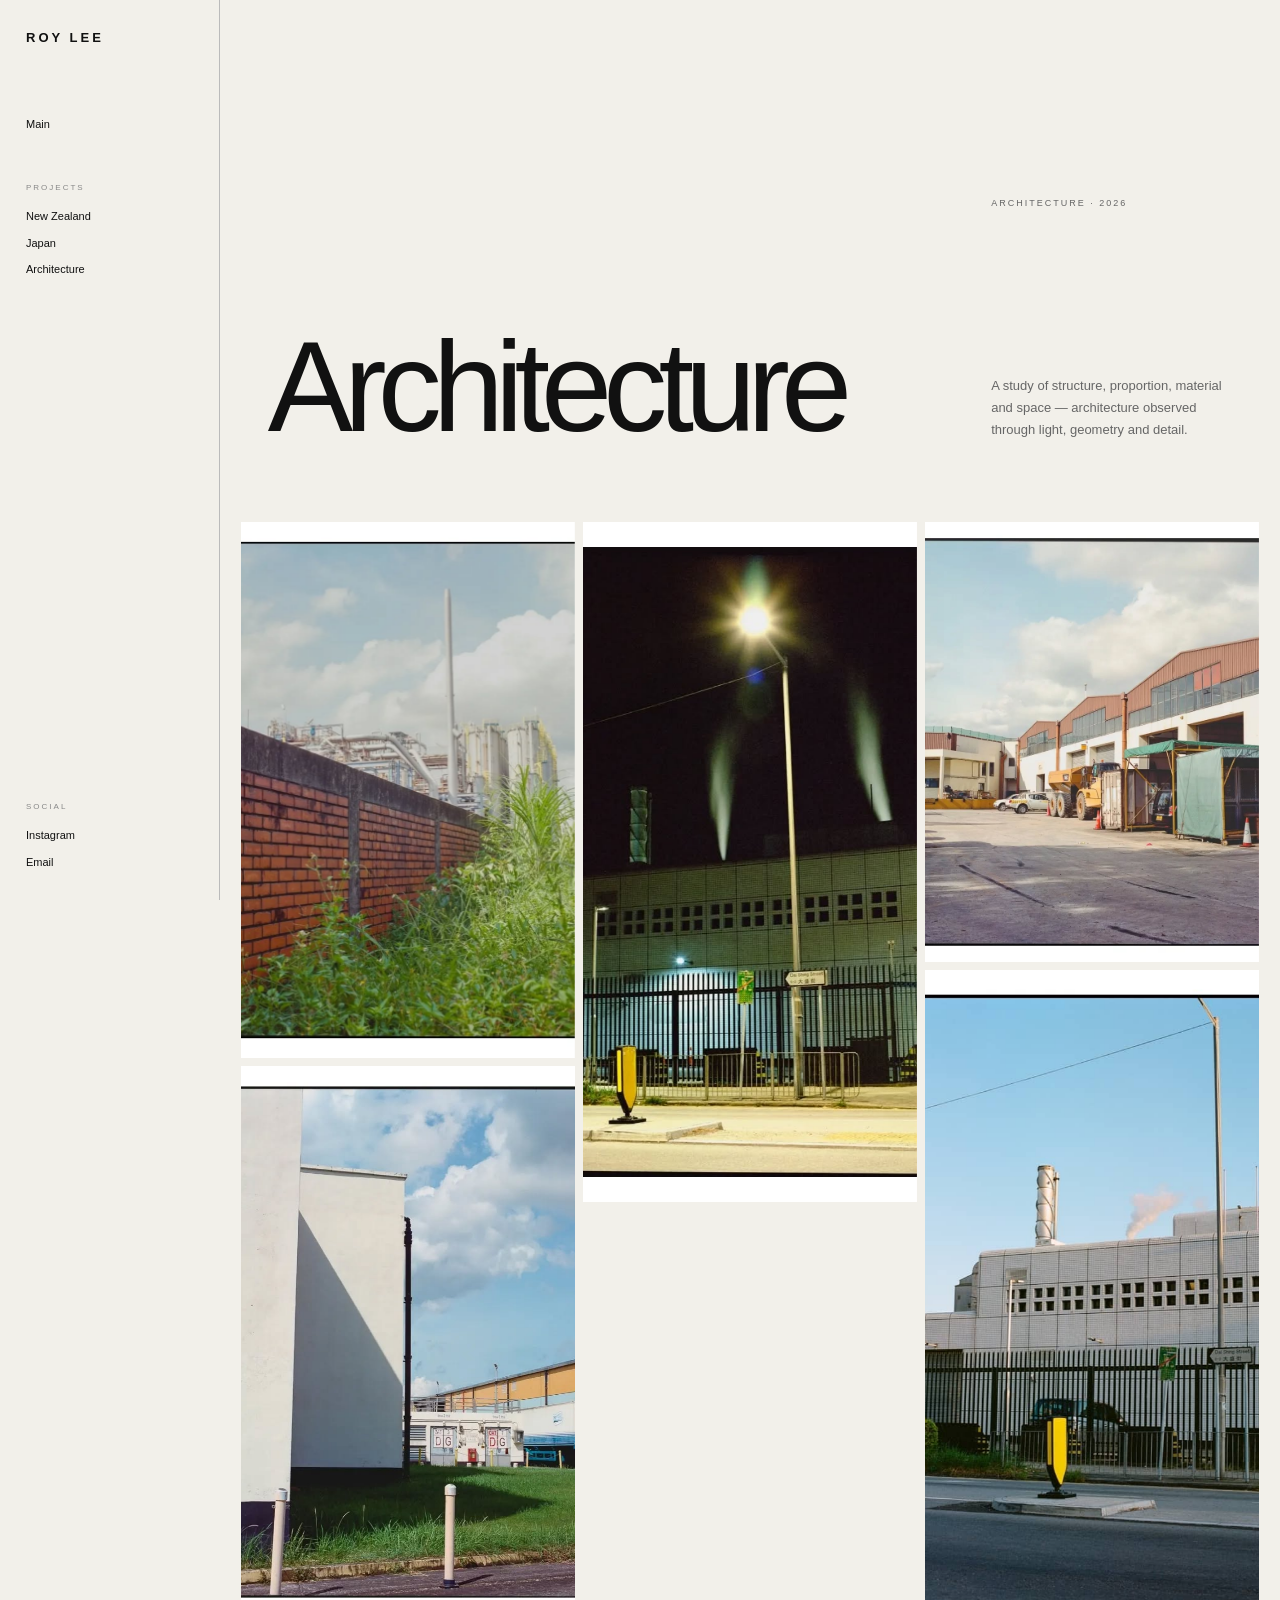
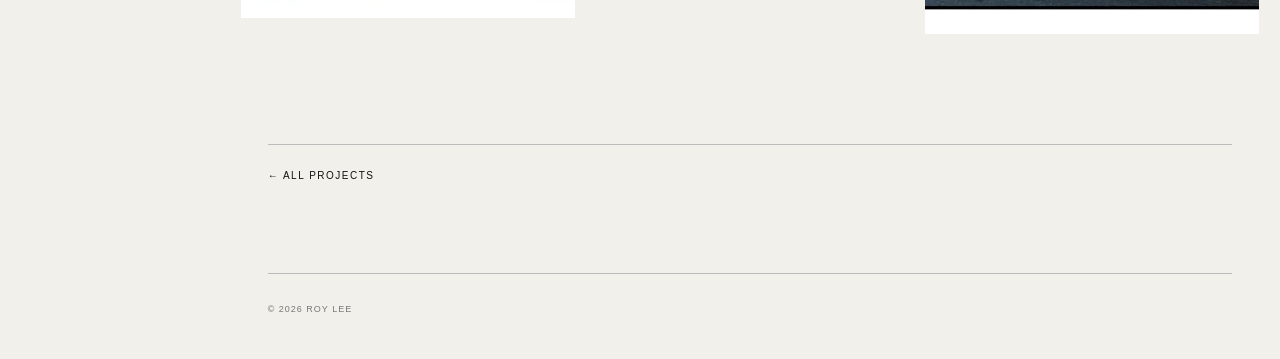
==== projects/architecture.html @ 1d66b8ed "Create architecture.html" ====
<!DOCTYPE html>
<html lang="en">

<head>

    <meta charset="UTF-8">

    <meta name="viewport"
          content="width=device-width, initial-scale=1.0">

    <title>Architecture — Roy Lee</title>

    <link rel="stylesheet" href="../style.css">

</head>


<body>


<!-- =========================================
     SIDEBAR
========================================= -->

<aside class="sidebar">

    <div class="sidebar-top">

        <a class="sidebar-logo" href="../index.html">
            ROY LEE
        </a>

        <nav class="sidebar-nav">

            <a href="../index.html">
                Main
            </a>

            <span class="sidebar-label">
                Projects
            </span>

            <a href="new-zealand.html">
                New Zealand
            </a>

            <a href="japan.html">
                Japan
            </a>

            <a href="architecture.html">
                Architecture
            </a>

        </nav>

    </div>


    <div class="sidebar-social">

        <span class="sidebar-label">
            Social
        </span>

        <a
            href="https://instagram.com/kodaek_lee"
            target="_blank"
            rel="noopener noreferrer">
            Instagram
        </a>

        <a href="mailto:roy00803@gmail.com">
            Email
        </a>

    </div>

</aside>



<!-- =========================================
     PAGE CONTENT
========================================= -->

<div class="page-content">


<main>


<!-- =========================================
     ALBUM INTRO
========================================= -->

<section class="album-intro">

    <p class="album-location">
        ARCHITECTURE · 2026
    </p>

    <h1>
        Architecture
    </h1>

    <p class="album-description">
        A study of structure, proportion, material and space —
        architecture observed through light, geometry and detail.
    </p>

</section>



<!-- =========================================
     GALLERY
========================================= -->

<section class="gallery">

    <img
        class="gallery-image"
        src="../images/architecture/17907024962615075.webp"
        alt="Architecture">

    <img
        class="gallery-image"
        src="../images/architecture/17955820216816764.webp"
        alt="Architecture">

    <img
        class="gallery-image"
        src="../images/architecture/17980861741577440.webp"
        alt="Architecture">

    <img
        class="gallery-image"
        src="../images/architecture/18192814117136074.jpg"
        alt="Architecture">

    <img
        class="gallery-image"
        src="../images/architecture/18219094912199614.webp"
        alt="Architecture">

</section>



<!-- =========================================
     BACK TO PROJECTS
========================================= -->

<section class="album-footer">

    <a href="../index.html#projects">
        ← All Projects
    </a>

</section>


</main>



<!-- =========================================
     FOOTER
========================================= -->

<footer>

    <p>
        © 2026 Roy Lee
    </p>

</footer>


</div>



<!-- =========================================
     LIGHTBOX
========================================= -->

<div id="lightbox" class="lightbox">

    <button
        class="lightbox-close"
        aria-label="Close image">
        ×
    </button>


    <img
        id="lightbox-image"
        src=""
        alt="">


    <button
        class="lightbox-prev"
        aria-label="Previous image">
        ←
    </button>


    <button
        class="lightbox-next"
        aria-label="Next image">
        →
    </button>

</div>



<!-- =========================================
     LIGHTBOX SCRIPT
========================================= -->

<script>

const images =
    document.querySelectorAll('.gallery-image');

const lightbox =
    document.getElementById('lightbox');

const lightboxImage =
    document.getElementById('lightbox-image');

const closeButton =
    document.querySelector('.lightbox-close');

const prevButton =
    document.querySelector('.lightbox-prev');

const nextButton =
    document.querySelector('.lightbox-next');

let currentIndex = 0;



function openLightbox(index) {

    currentIndex = index;

    lightboxImage.src =
        images[currentIndex].src;

    lightboxImage.alt =
        images[currentIndex].alt;

    lightbox.classList.add('active');

    document.body.style.overflow = 'hidden';
}



function closeLightbox() {

    lightbox.classList.remove('active');

    document.body.style.overflow = '';
}



function showNext() {

    currentIndex++;

    if (currentIndex >= images.length) {
        currentIndex = 0;
    }

    lightboxImage.src =
        images[currentIndex].src;

    lightboxImage.alt =
        images[currentIndex].alt;
}



function showPrevious() {

    currentIndex--;

    if (currentIndex < 0) {
        currentIndex = images.length - 1;
    }

    lightboxImage.src =
        images[currentIndex].src;

    lightboxImage.alt =
        images[currentIndex].alt;
}



images.forEach((image, index) => {

    image.addEventListener('click', () => {

        openLightbox(index);

    });

});



closeButton.addEventListener(
    'click',
    closeLightbox
);



nextButton.addEventListener(
    'click',
    showNext
);



prevButton.addEventListener(
    'click',
    showPrevious
);



lightbox.addEventListener(
    'click',
    (event) => {

        if (event.target === lightbox) {

            closeLightbox();

        }

    }
);



document.addEventListener(
    'keydown',
    (event) => {

        if (
            !lightbox.classList.contains('active')
        ) {
            return;
        }

        if (event.key === 'Escape') {

            closeLightbox();

        }

        if (event.key === 'ArrowRight') {

            showNext();

        }

        if (event.key === 'ArrowLeft') {

            showPrevious();

        }

    }
);

</script>


</body>

</html>
---- style.css ----
/* =========================================
   RESET
========================================= */

* {
    margin: 0;
    padding: 0;
    box-sizing: border-box;
}

html {
    scroll-behavior: smooth;
}

body {
    font-family: Arial, Helvetica, sans-serif;

    background: #f2f0ea;
    color: #111;

    -webkit-font-smoothing: antialiased;

    overflow-x: hidden;

    animation: pageFadeIn 0.55s ease both;
}

@keyframes pageFadeIn {
    from {
        opacity: 0;
    }

    to {
        opacity: 1;
    }
}


/* =========================================
   SIDEBAR
========================================= */

.sidebar {
    position: fixed;
    top: 0;
    left: 0;

    width: 220px;
    height: 100vh;

    padding: 30px 26px;

    display: flex;
    flex-direction: column;
    justify-content: space-between;

    background: #f2f0ea;

    border-right: 1px solid #bbb;

    z-index: 1000;
}

.sidebar-top {
    width: 100%;
}

.sidebar-logo {
    display: block;

    margin-bottom: 72px;

    color: #111;
    text-decoration: none;

    font-size: 13px;
    font-weight: 600;

    letter-spacing: 3px;

    transition:
        opacity 0.25s ease,
        transform 0.25s ease;
}

.sidebar-logo:hover {
    opacity: 0.55;
}

.sidebar-nav,
.sidebar-social {
    display: flex;
    flex-direction: column;
    align-items: flex-start;

    gap: 11px;
}

.sidebar-label {
    display: block;

    margin-top: 26px;
    margin-bottom: 6px;

    font-size: 8px;

    text-transform: uppercase;

    letter-spacing: 2px;

    color: #888;
}

.sidebar-nav > a:first-child {
    margin-bottom: 14px;
}

.sidebar-nav a,
.sidebar-social a {
    color: #111;
    text-decoration: none;

    font-size: 11px;
    line-height: 1.4;

    transition:
        opacity 0.25s ease,
        transform 0.25s ease;
}

.sidebar-nav a:hover,
.sidebar-social a:hover {
    opacity: 0.48;

    transform: translateX(4px);
}


/* =========================================
   PAGE CONTENT
========================================= */

.page-content {
    margin-left: 220px;
}


/* =========================================
   HERO
========================================= */

.hero {
    min-height: 78vh;

    padding: 7vh 4.5% 11vh;

    display: grid;

    grid-template-columns: 3fr 1fr;

    align-items: end;
}

.hero h1 {
    max-width: 1250px;

    font-size: clamp(70px, 9vw, 155px);

    font-weight: 400;

    line-height: 0.82;

    letter-spacing: -0.075em;
}

.hero p {
    max-width: 300px;

    justify-self: end;

    margin-bottom: 18px;

    font-size: 13px;

    line-height: 1.7;

    color: #666;
}


/* =========================================
   PROJECTS
========================================= */

.projects {
    width: 91%;

    margin: 0 auto;

    padding-bottom: 150px;
}

.projects::before {
    content: "01 / PROJECTS";

    display: block;

    margin-bottom: 22px;

    padding-top: 18px;

    border-top: 1px solid #bbb;

    font-size: 9px;

    letter-spacing: 2.2px;

    color: #666;
}

.project-card {
    display: block;

    margin-bottom: 150px;

    color: #111;

    text-decoration: none;

    overflow: hidden;
}

.project-card:last-child {
    margin-bottom: 0;
}


/* alternating homepage project information */

.project-card:nth-of-type(even) .project-info {
    grid-template-columns: 1fr 2fr;
}

.project-card:nth-of-type(even) .project-info h2 {
    grid-column: 2;

    text-align: right;
}

.project-card:nth-of-type(even) .project-info p {
    grid-column: 1;
    grid-row: 1;

    text-align: left;
}


.project-card img {
    width: 100%;

    height: min(76vh, 900px);

    object-fit: cover;

    display: block;

    transition:
        transform 0.8s cubic-bezier(0.22, 1, 0.36, 1),
        filter 0.5s ease;
}

.project-card:hover img {
    transform: scale(1.012);

    filter: brightness(0.96);
}

.project-info {
    margin-top: 16px;

    padding-top: 16px;

    border-top: 1px solid #bbb;

    display: grid;

    grid-template-columns: 2fr 1fr;

    align-items: start;
}

.project-info h2 {
    font-size: clamp(36px, 4vw, 60px);

    font-weight: 400;

    line-height: 1;

    letter-spacing: -0.05em;
}

.project-info p {
    padding-top: 9px;

    text-align: right;

    font-size: 9px;

    text-transform: uppercase;

    letter-spacing: 1.8px;

    color: #666;
}


/* =========================================
   ABOUT
========================================= */

.about {
    max-width: 1200px;

    padding: 130px 4.5% 180px;
}

.about::before {
    content: "02 / ABOUT";

    display: block;

    margin-bottom: 40px;

    padding-top: 18px;

    border-top: 1px solid #bbb;

    font-size: 9px;

    letter-spacing: 2.2px;

    color: #666;
}

.about h2 {
    display: none;
}

.about p {
    max-width: 1000px;

    font-size: clamp(34px, 4.5vw, 66px);

    font-weight: 400;

    line-height: 1.08;

    letter-spacing: -0.045em;
}


/* =========================================
   FOOTER
========================================= */

footer {
    width: 91%;

    margin: 0 auto;

    padding: 30px 0 45px;

    border-top: 1px solid #bbb;
}

footer p {
    font-size: 9px;

    letter-spacing: 1px;

    text-transform: uppercase;

    color: #777;
}


/* =========================================
   ALBUM INTRO
========================================= */

.album-intro {
    min-height: 58vh;

    padding: 8vh 4.5% 9vh;

    display: grid;

    grid-template-columns: 3fr 1fr;

    align-items: end;
}

.album-location {
    grid-column: 2;

    font-size: 9px;

    text-transform: uppercase;

    letter-spacing: 2px;

    color: #666;
}

.album-intro h1 {
    grid-column: 1;

    font-size: clamp(72px, 10vw, 155px);

    font-weight: 400;

    line-height: 0.84;

    letter-spacing: -0.07em;
}

.album-description {
    grid-column: 2;

    max-width: 320px;

    margin-top: 35px;

    font-size: 13px;

    line-height: 1.7;

    color: #666;
}


/* =========================================
   GALLERY
   TRUE VERTICAL EDITORIAL GRID
========================================= */

.gallery {
    width: 96%;

    margin: 0 auto;

    display: grid !important;

    grid-template-columns:
        repeat(3, minmax(0, 1fr)) !important;

    /*
       Small row units allow different
       vertical heights without changing width.
    */

    grid-auto-rows: 8px;

    grid-auto-flow: dense;

    column-gap: 8px;

    row-gap: 8px;
}


/* shared gallery image rules */

.gallery img,
.gallery .gallery-image {
    width: 100% !important;

    height: 100% !important;

    display: block;

    object-fit: cover;

    aspect-ratio: auto !important;

    margin: 0 !important;

    /*
       CRITICAL:
       every photo always stays exactly
       one column wide
    */

    grid-column: span 1 !important;

    cursor: zoom-in;

    transition:
        transform 0.45s cubic-bezier(0.22, 1, 0.36, 1),
        filter 0.35s ease,
        opacity 0.35s ease;

    will-change: transform;
}


/* =========================================
   VERTICAL HEIGHT PATTERN
   ONLY HEIGHT CHANGES — NEVER WIDTH
========================================= */


/* 01 — medium */

.gallery img:nth-child(12n + 1) {
    grid-row: span 34 !important;
}


/* 02 — tall */

.gallery img:nth-child(12n + 2) {
    grid-row: span 43 !important;
}


/* 03 — short */

.gallery img:nth-child(12n + 3) {
    grid-row: span 28 !important;
}


/* 04 — tall */

.gallery img:nth-child(12n + 4) {
    grid-row: span 42 !important;
}


/* 05 — medium */

.gallery img:nth-child(12n + 5) {
    grid-row: span 35 !important;
}


/* 06 — short */

.gallery img:nth-child(12n + 6) {
    grid-row: span 29 !important;
}


/* 07 — short */

.gallery img:nth-child(12n + 7) {
    grid-row: span 28 !important;
}


/* 08 — tall */

.gallery img:nth-child(12n + 8) {
    grid-row: span 44 !important;
}


/* 09 — medium */

.gallery img:nth-child(12n + 9) {
    grid-row: span 35 !important;
}


/* 10 — tall */

.gallery img:nth-child(12n + 10) {
    grid-row: span 42 !important;
}


/* 11 — short */

.gallery img:nth-child(12n + 11) {
    grid-row: span 29 !important;
}


/* 12 — medium */

.gallery img:nth-child(12n + 12) {
    grid-row: span 35 !important;
}


/* hover */

.gallery img:hover,
.gallery .gallery-image:hover {
    transform: scale(1.008);

    filter: brightness(0.97);
}


/* =========================================
   ALBUM FOOTER
========================================= */

.album-footer {
    width: 91%;

    margin: 110px auto 90px;

    padding-top: 20px;

    border-top: 1px solid #bbb;
}

.album-footer a {
    color: #111;

    text-decoration: none;

    font-size: 10px;

    text-transform: uppercase;

    letter-spacing: 1.5px;

    transition:
        opacity 0.25s ease,
        transform 0.25s ease;
}

.album-footer a:hover {
    opacity: 0.5;
}


/* =========================================
   LIGHTBOX — WARM WHITE
========================================= */

.lightbox {
    position: fixed;

    inset: 0;

    z-index: 9999;

    background: rgba(242, 240, 234, 0.985);

    display: flex;

    align-items: center;

    justify-content: center;

    opacity: 0;

    visibility: hidden;

    transition:
        opacity 0.35s ease,
        visibility 0.35s ease;
}

.lightbox.active {
    opacity: 1;

    visibility: visible;
}

.lightbox img {
    max-width: 92vw;

    max-height: 90vh;

    width: auto;

    height: auto;

    object-fit: contain;

    user-select: none;

    opacity: 0;

    transform: scale(0.985);

    transition:
        opacity 0.35s ease,
        transform 0.45s cubic-bezier(0.22, 1, 0.36, 1);
}

.lightbox.active img {
    opacity: 1;

    transform: scale(1);
}


/* =========================================
   LIGHTBOX CLOSE
========================================= */

.lightbox-close {
    position: absolute;

    top: 24px;

    right: 30px;

    z-index: 10001;

    padding: 8px;

    border: 0;

    background: transparent;

    color: #111;

    font-family: Arial, Helvetica, sans-serif;

    font-size: 34px;

    font-weight: 300;

    line-height: 1;

    cursor: pointer;

    opacity: 0.5;

    transition:
        opacity 0.22s ease,
        transform 0.22s ease;
}

.lightbox-close:hover {
    opacity: 1;

    transform: scale(1.05);
}


/* =========================================
   LIGHTBOX ARROWS
========================================= */

.lightbox-prev,
.lightbox-next {
    position: absolute;

    top: 50%;

    z-index: 10001;

    transform: translateY(-50%);

    padding: 15px;

    border: 0;

    background: transparent;

    color: #111;

    font-family: Arial, Helvetica, sans-serif;

    font-size: 28px;

    font-weight: 300;

    cursor: pointer;

    opacity: 0.38;

    transition:
        opacity 0.22s ease,
        transform 0.22s ease;
}

.lightbox-prev:hover,
.lightbox-next:hover {
    opacity: 1;
}

.lightbox-prev {
    left: 22px;
}

.lightbox-next {
    right: 22px;
}

.lightbox-prev:hover {
    transform: translate(-4px, -50%);
}

.lightbox-next:hover {
    transform: translate(4px, -50%);
}


/* =========================================
   TABLET
========================================= */

@media (max-width: 1000px) {

    .sidebar {
        width: 185px;

        padding: 26px 22px;
    }

    .page-content {
        margin-left: 185px;
    }

    .hero h1 {
        font-size: clamp(64px, 9vw, 120px);
    }
}


/* =========================================
   MOBILE
========================================= */

@media (max-width: 700px) {

    body {
        overflow-x: hidden;
    }


    /* SIDEBAR → TOP BAR */

    .sidebar {
        position: relative;

        width: 100%;

        height: auto;

        padding: 20px 6%;

        border-right: none;

        border-bottom: 1px solid #bbb;

        display: flex;

        flex-direction: row;

        justify-content: space-between;

        align-items: center;
    }

    .sidebar-top {
        width: auto;
    }

    .sidebar-logo {
        margin-bottom: 0;

        font-size: 12px;
    }

    .sidebar-nav,
    .sidebar-social {
        display: none;
    }

    .page-content {
        margin-left: 0;
    }


    /* HERO */

    .hero {
        min-height: 68vh;

        padding: 70px 6% 90px;

        display: block;
    }

    .hero h1 {
        font-size: clamp(58px, 18vw, 100px);

        line-height: 0.88;

        letter-spacing: -0.065em;
    }

    .hero p {
        max-width: 320px;

        margin: 40px 0 0;
    }


    /* PROJECTS */

    .projects {
        width: 88%;

        padding-bottom: 100px;
    }

    .project-card {
        margin-bottom: 80px;
    }

    .project-card:last-child {
        margin-bottom: 0;
    }

    .project-card:nth-of-type(even) .project-info h2,
    .project-card:nth-of-type(even) .project-info p {
        text-align: left;
    }

    .project-card img {
        height: auto;

        aspect-ratio: 4 / 5;

        object-fit: cover;
    }

    .project-info {
        display: block;
    }

    .project-info h2 {
        font-size: 36px;
    }

    .project-info p {
        margin-top: 8px;

        padding: 0;

        text-align: left;
    }


    /* ABOUT */

    .about {
        padding: 80px 6% 120px;
    }

    .about p {
        font-size: 34px;
    }


    /* ALBUM */

    .album-intro {
        min-height: auto;

        padding: 70px 6% 80px;

        display: block;
    }

    .album-location {
        margin-bottom: 25px;
    }

    .album-intro h1 {
        font-size: clamp(58px, 18vw, 100px);
    }

    .album-description {
        margin-top: 35px;
    }


    /* GALLERY — MOBILE */

    .gallery {
        width: 92%;

        display: grid !important;

        grid-template-columns: 1fr !important;

        grid-auto-rows: auto !important;

        gap: 10px;
    }

    .gallery img,
    .gallery .gallery-image,
    .gallery img:nth-child(n) {
        width: 100% !important;

        height: auto !important;

        grid-column: auto !important;

        grid-row: auto !important;

        aspect-ratio: auto !important;

        object-fit: contain;

        margin: 0 !important;
    }


    /* FOOTERS */

    footer {
        width: 88%;
    }

    .album-footer {
        width: 88%;

        margin-top: 80px;
    }


    /* LIGHTBOX */

    .lightbox img {
        max-width: 96vw;

        max-height: 84vh;
    }

    .lightbox-close {
        top: 14px;

        right: 14px;

        font-size: 30px;
    }

    .lightbox-prev,
    .lightbox-next {
        top: auto;

        bottom: 24px;

        transform: none;

        font-size: 26px;
    }

    .lightbox-prev {
        left: 22px;
    }

    .lightbox-next {
        right: 22px;
    }

    .lightbox-prev:hover,
    .lightbox-next:hover {
        transform: none;
    }
}


/* =========================================
   REDUCED MOTION ACCESSIBILITY
========================================= */

@media (prefers-reduced-motion: reduce) {

    *,
    *::before,
    *::after {
        animation-duration: 0.01ms !important;

        animation-iteration-count: 1 !important;

        transition-duration: 0.01ms !important;

        scroll-behavior: auto !important;
    }
}
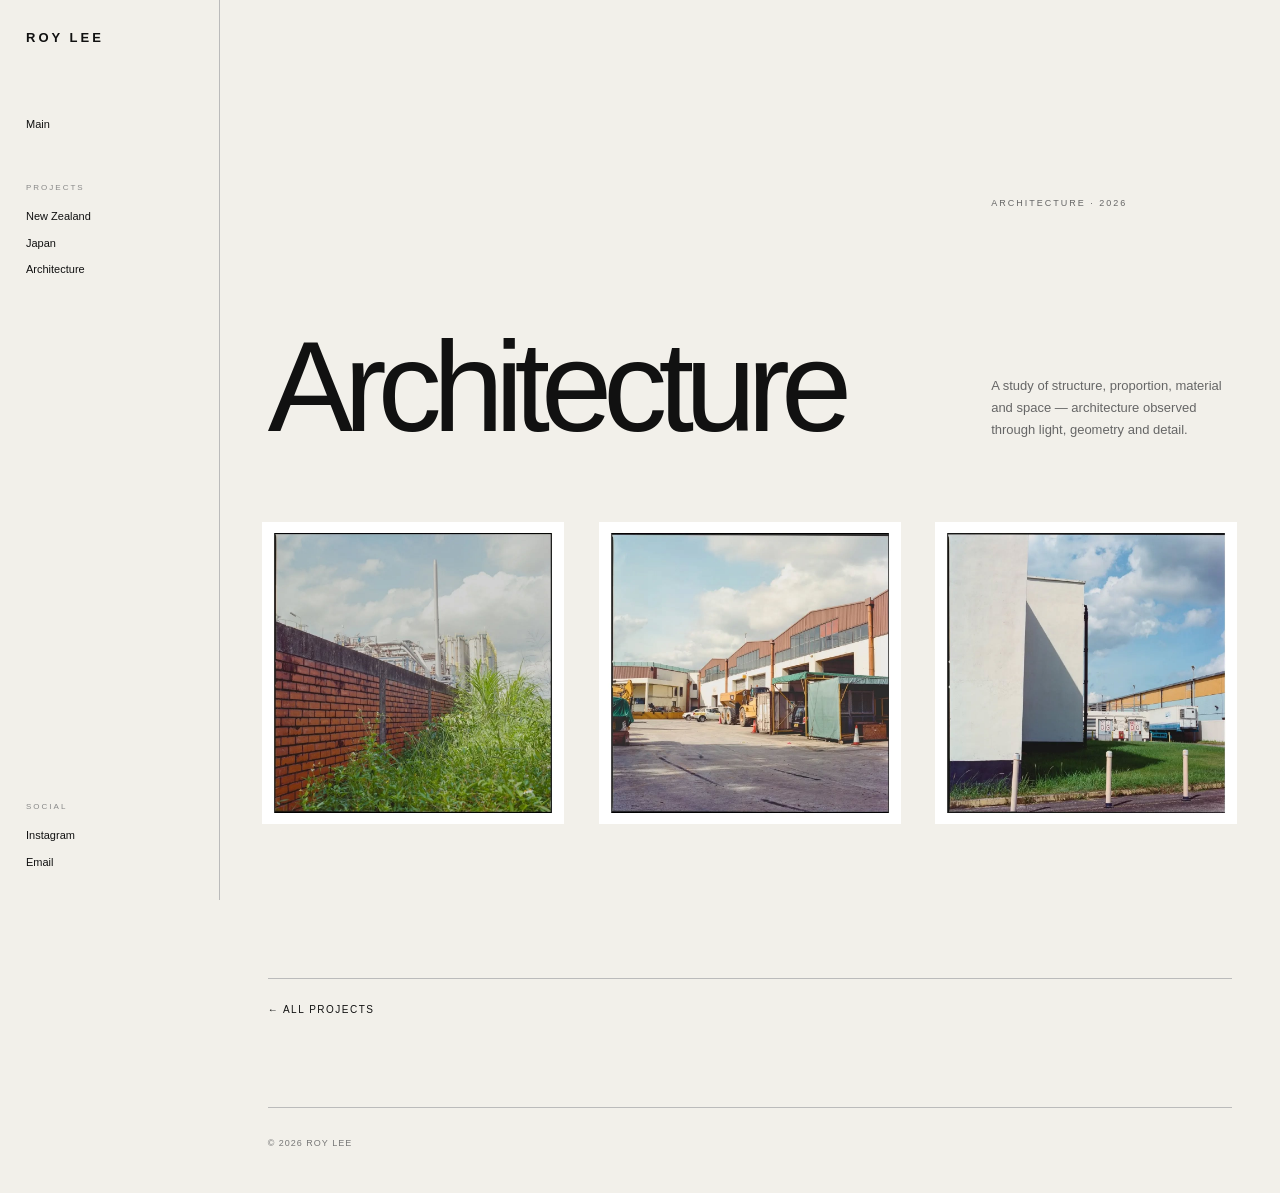
==== commit 775aeabc: "Update architecture.html" ====
--- a/projects/architecture.html
+++ b/projects/architecture.html
@@ -116,7 +116,6 @@
 <!-- =========================================
      GALLERY
 ========================================= -->
-
 <section class="gallery">
 
     <img
@@ -126,17 +125,7 @@
 
     <img
         class="gallery-image"
-        src="../images/architecture/17955820216816764.webp"
-        alt="Architecture">
-
-    <img
-        class="gallery-image"
         src="../images/architecture/17980861741577440.webp"
-        alt="Architecture">
-
-    <img
-        class="gallery-image"
-        src="../images/architecture/18192814117136074.jpg"
         alt="Architecture">
 
     <img
--- a/style.css
+++ b/style.css
@@ -147,6 +147,7 @@
 
 /* =========================================
    HERO
+   Kept for compatibility if needed later
 ========================================= */
 
 .hero {
@@ -197,6 +198,7 @@
 
     margin: 0 auto;
 
+    padding-top: 70px;
     padding-bottom: 150px;
 }
 
@@ -441,57 +443,52 @@
 
 /* =========================================
    GALLERY
-   TRUE VERTICAL EDITORIAL GRID
+   3-COLUMN VERTICAL EDITORIAL / MASONRY
 ========================================= */
 
 .gallery {
-    width: 96%;
+    width: 92%;
 
     margin: 0 auto;
 
-    display: grid !important;
-
-    grid-template-columns:
-        repeat(3, minmax(0, 1fr)) !important;
-
-    /*
-       Small row units allow different
-       vertical heights without changing width.
-    */
-
-    grid-auto-rows: 8px;
-
-    grid-auto-flow: dense;
-
-    column-gap: 8px;
-
-    row-gap: 8px;
-}
-
-
-/* shared gallery image rules */
+    display: block !important;
+
+    column-count: 3;
+
+    column-gap: 34px;
+}
+
+
+/*
+   IMPORTANT:
+
+   All 3 columns have the same width.
+
+   The photographs keep their natural
+   aspect ratios, so variation happens
+   vertically rather than horizontally.
+*/
 
 .gallery img,
 .gallery .gallery-image {
     width: 100% !important;
 
-    height: 100% !important;
+    height: auto !important;
 
     display: block;
 
-    object-fit: cover;
+    margin: 0 0 34px 0 !important;
+
+    object-fit: contain;
 
     aspect-ratio: auto !important;
 
-    margin: 0 !important;
-
-    /*
-       CRITICAL:
-       every photo always stays exactly
-       one column wide
-    */
-
-    grid-column: span 1 !important;
+    break-inside: avoid;
+
+    -webkit-column-break-inside: avoid;
+
+    grid-column: auto !important;
+    grid-row: auto !important;
 
     cursor: zoom-in;
 
@@ -503,99 +500,6 @@
     will-change: transform;
 }
 
-
-/* =========================================
-   VERTICAL HEIGHT PATTERN
-   ONLY HEIGHT CHANGES — NEVER WIDTH
-========================================= */
-
-
-/* 01 — medium */
-
-.gallery img:nth-child(12n + 1) {
-    grid-row: span 34 !important;
-}
-
-
-/* 02 — tall */
-
-.gallery img:nth-child(12n + 2) {
-    grid-row: span 43 !important;
-}
-
-
-/* 03 — short */
-
-.gallery img:nth-child(12n + 3) {
-    grid-row: span 28 !important;
-}
-
-
-/* 04 — tall */
-
-.gallery img:nth-child(12n + 4) {
-    grid-row: span 42 !important;
-}
-
-
-/* 05 — medium */
-
-.gallery img:nth-child(12n + 5) {
-    grid-row: span 35 !important;
-}
-
-
-/* 06 — short */
-
-.gallery img:nth-child(12n + 6) {
-    grid-row: span 29 !important;
-}
-
-
-/* 07 — short */
-
-.gallery img:nth-child(12n + 7) {
-    grid-row: span 28 !important;
-}
-
-
-/* 08 — tall */
-
-.gallery img:nth-child(12n + 8) {
-    grid-row: span 44 !important;
-}
-
-
-/* 09 — medium */
-
-.gallery img:nth-child(12n + 9) {
-    grid-row: span 35 !important;
-}
-
-
-/* 10 — tall */
-
-.gallery img:nth-child(12n + 10) {
-    grid-row: span 42 !important;
-}
-
-
-/* 11 — short */
-
-.gallery img:nth-child(12n + 11) {
-    grid-row: span 29 !important;
-}
-
-
-/* 12 — medium */
-
-.gallery img:nth-child(12n + 12) {
-    grid-row: span 35 !important;
-}
-
-
-/* hover */
-
 .gallery img:hover,
 .gallery .gallery-image:hover {
     transform: scale(1.008);
@@ -611,7 +515,7 @@
 .album-footer {
     width: 91%;
 
-    margin: 110px auto 90px;
+    margin: 120px auto 90px;
 
     padding-top: 20px;
 
@@ -825,6 +729,40 @@
     .hero h1 {
         font-size: clamp(64px, 9vw, 120px);
     }
+
+    .gallery {
+        width: 92%;
+
+        column-count: 3;
+
+        column-gap: 24px;
+    }
+
+    .gallery img,
+    .gallery .gallery-image {
+        margin-bottom: 24px !important;
+    }
+}
+
+
+/* =========================================
+   SMALL TABLET
+========================================= */
+
+@media (max-width: 850px) {
+
+    .gallery {
+        width: 92%;
+
+        column-count: 2;
+
+        column-gap: 24px;
+    }
+
+    .gallery img,
+    .gallery .gallery-image {
+        margin-bottom: 24px !important;
+    }
 }
 
 
@@ -913,6 +851,7 @@
     .projects {
         width: 88%;
 
+        padding-top: 50px;
         padding-bottom: 100px;
     }
 
@@ -988,36 +927,27 @@
     }
 
 
-    /* GALLERY — MOBILE */
+    /* GALLERY */
 
     .gallery {
-        width: 92%;
-
-        display: grid !important;
-
-        grid-template-columns: 1fr !important;
-
-        grid-auto-rows: auto !important;
-
-        gap: 10px;
+        width: 90%;
+
+        column-count: 1;
+
+        column-gap: 0;
     }
 
     .gallery img,
-    .gallery .gallery-image,
-    .gallery img:nth-child(n) {
+    .gallery .gallery-image {
         width: 100% !important;
 
         height: auto !important;
 
-        grid-column: auto !important;
-
-        grid-row: auto !important;
+        margin-bottom: 22px !important;
 
         aspect-ratio: auto !important;
 
         object-fit: contain;
-
-        margin: 0 !important;
     }
 
 
